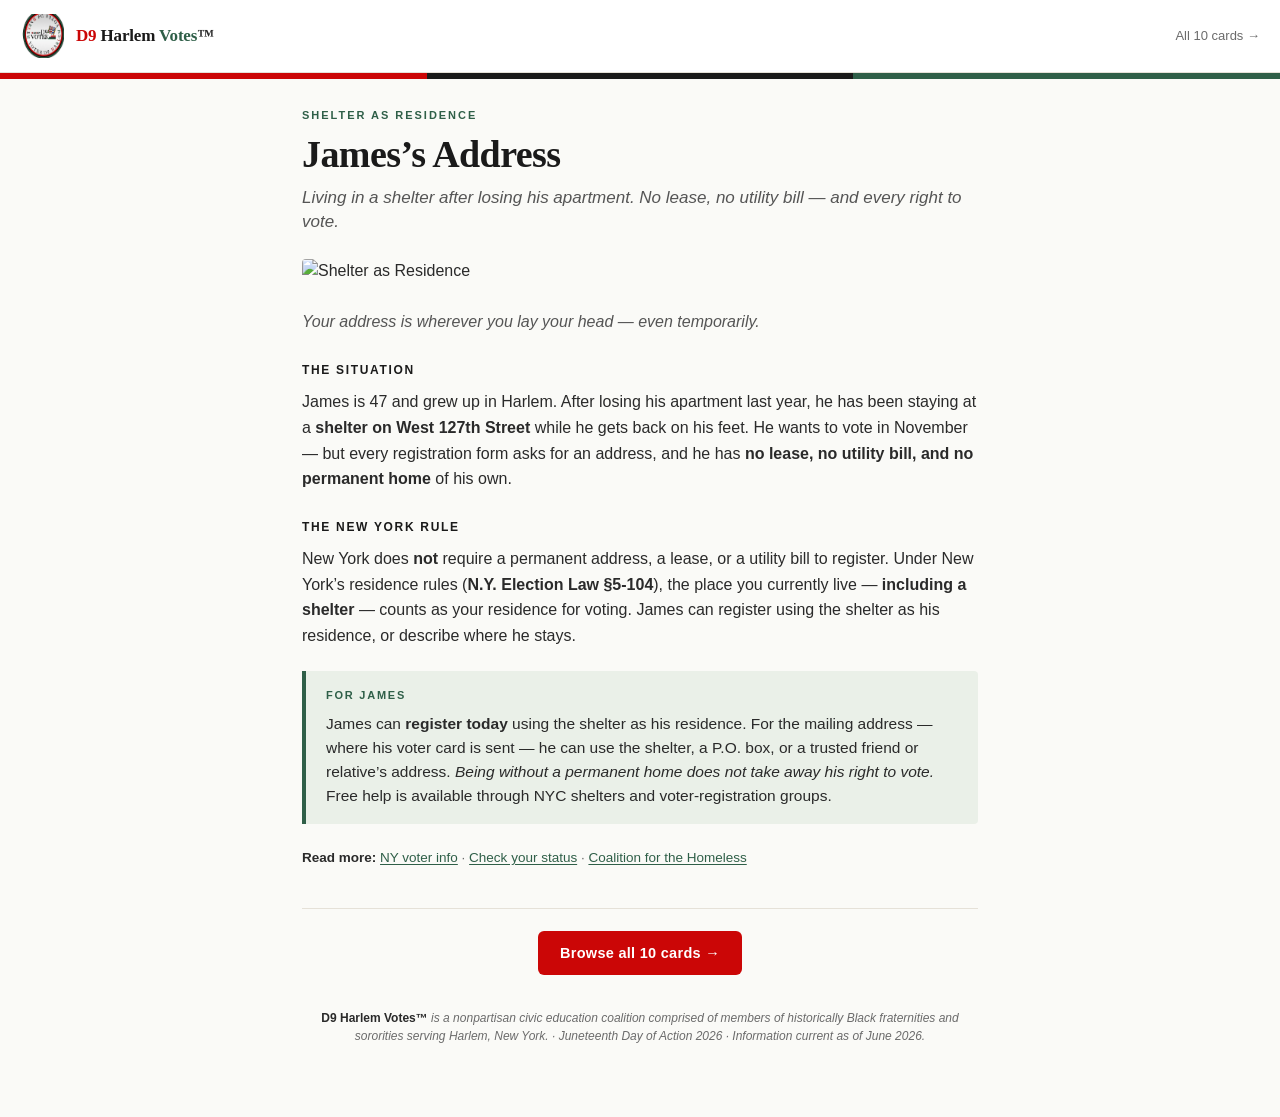
==== card10/index.html @ 73109305 "Add files via upload" ====
<!doctype html>
<html lang="en">
<head>
<meta charset="utf-8">
<meta name="viewport" content="width=device-width,initial-scale=1">
<title>James&rsquo;s Address &mdash; D9 Harlem Votes&trade;</title>
<meta name="description" content="Living in a shelter after losing his apartment. No lease, no utility bill — and every right to vote.">
<link rel="stylesheet" href="../style.css">
<link rel="icon" type="image/png" href="../logo.png">
<script data-goatcounter="https://d9harlemvotes.goatcounter.com/count" async src="//gc.zgo.at/count.js"></script>
</head>
<body>
<div class="topbar">
  <a class="brand" href="/cards/">
    <img src="../logo.png" alt="D9 Harlem Votes logo">
    <span class="wordmark"><span class="d9">D9</span> <span class="h">Harlem</span> <span class="v">Votes</span>&trade;</span>
  </a>
  <a class="back" href="/cards/">All 10 cards &rarr;</a>
</div>
<div class="stripe"><div class="s-red"></div><div class="s-black"></div><div class="s-green"></div></div>
<div class="container">
  <div class="topic-label">Shelter as Residence</div>
  <h1 class="card-name">James&rsquo;s Address</h1>
  <p class="tagline">Living in a shelter after losing his apartment. No lease, no utility bill &mdash; and every right to vote.</p>
  <img class="card-photo" src="../photos/card10-shelter.jpg" alt="Shelter as Residence">
  <p class="subtitle">Your address is wherever you lay your head &mdash; even temporarily.</p>

  <h2 class="section-label">THE SITUATION</h2>
  <p class="section-body">James is 47 and grew up in Harlem. After losing his apartment last year, he has been staying at a <strong>shelter on West 127th Street</strong> while he gets back on his feet. He wants to vote in November &mdash; but every registration form asks for an address, and he has <strong>no lease, no utility bill, and no permanent home</strong> of his own.</p>

  <h2 class="section-label">THE NEW YORK RULE</h2>
  <p class="section-body">New York does <strong>not</strong> require a permanent address, a lease, or a utility bill to register. Under New York&rsquo;s residence rules (<strong>N.Y. Election Law &sect;5-104</strong>), the place you currently live &mdash; <strong>including a shelter</strong> &mdash; counts as your residence for voting. James can register using the shelter as his residence, or describe where he stays.</p>

  <div class="action-box">
    <div class="action-label">FOR JAMES</div>
    <div class="action-body">James can <strong>register today</strong> using the shelter as his residence. For the mailing address &mdash; where his voter card is sent &mdash; he can use the shelter, a P.O. box, or a trusted friend or relative&rsquo;s address. <em>Being without a permanent home does not take away his right to vote.</em> Free help is available through NYC shelters and voter-registration groups.</div>
  </div>

  <p class="read-more"><strong>Read more:</strong> <a href="https://www.voting.nyc/" target="_blank" rel="noopener">NY voter info</a> &middot; <a href="https://voterlookup.elections.ny.gov/" target="_blank" rel="noopener">Check your status</a> &middot; <a href="https://www.coalitionforthehomeless.org/" target="_blank" rel="noopener">Coalition for the Homeless</a></p>

  <div class="foot">
    <a class="browse" href="../">Browse all 10 cards &rarr;</a>
    <p class="meta"><strong>D9 Harlem Votes&trade;</strong> is a nonpartisan civic education coalition comprised of members of historically Black fraternities and sororities serving Harlem, New York. &middot; Juneteenth Day of Action 2026 &middot; Information current as of June 2026.</p>
  </div>
</div>
</body>
</html>
---- style.css ----
/* D9 Harlem Votes Cards — shared stylesheet */
:root {
  --red: #CB0606;
  --black: #1A1A1A;
  --green: #2F5F48;
  --cream: #f5f1e8;
  --rule: #e5e1d8;
  --text: #2a2a2a;
  --muted: #6b6b6b;
}
* { box-sizing: border-box; }
html { -webkit-text-size-adjust: 100%; }
body {
  margin: 0;
  padding: 0;
  font-family: -apple-system, BlinkMacSystemFont, "Segoe UI", Roboto, Helvetica, Arial, sans-serif;
  color: var(--text);
  background: #fafaf7;
  line-height: 1.55;
  font-size: 16px;
}

/* Top bar */
.topbar {
  background: #fff;
  border-bottom: 1px solid var(--rule);
  padding: 14px 20px;
  display: flex;
  align-items: center;
  justify-content: space-between;
  gap: 16px;
}
.topbar .brand {
  display: flex;
  align-items: center;
  gap: 12px;
  text-decoration: none;
  color: inherit;
}
.topbar .brand img {
  width: 44px;
  height: 44px;
  display: block;
}
.topbar .brand .wordmark {
  font-family: Georgia, serif;
  font-size: 17px;
  font-weight: 600;
  letter-spacing: -0.01em;
}
.topbar .brand .wordmark .d9 { color: var(--red); }
.topbar .brand .wordmark .h  { color: var(--black); }
.topbar .brand .wordmark .v  { color: var(--green); }
.topbar .back {
  font-size: 13px;
  color: var(--muted);
  text-decoration: none;
  font-weight: 500;
}
.topbar .back:hover { color: var(--red); }

/* Tri-stripe */
.stripe {
  height: 6px;
  display: flex;
}
.stripe .s-red   { flex: 1; background: var(--red); }
.stripe .s-black { flex: 1; background: var(--black); }
.stripe .s-green { flex: 1; background: var(--green); }

/* Page container */
.container {
  max-width: 720px;
  margin: 0 auto;
  padding: 28px 22px 60px;
}

/* Card page */
.topic-label {
  font-size: 11px;
  letter-spacing: 0.18em;
  text-transform: uppercase;
  color: var(--green);
  font-weight: 700;
  margin-bottom: 10px;
}
h1.card-name {
  font-family: Georgia, serif;
  font-size: 38px;
  line-height: 1.1;
  margin: 0 0 10px;
  color: var(--black);
  letter-spacing: -0.015em;
  font-weight: 700;
}
.tagline {
  font-style: italic;
  color: #555;
  font-size: 17px;
  line-height: 1.45;
  margin: 0 0 24px;
}
.card-photo {
  width: 100%;
  height: auto;
  display: block;
  border-radius: 4px;
  margin: 0 0 26px;
}
.subtitle {
  font-style: italic;
  color: #555;
  font-size: 16px;
  margin: 0 0 22px;
}
h2.section-label {
  font-size: 12px;
  letter-spacing: 0.14em;
  text-transform: uppercase;
  color: var(--black);
  font-weight: 700;
  margin: 26px 0 10px;
}
.section-body {
  font-size: 16px;
  line-height: 1.6;
  margin: 0 0 20px;
  color: var(--text);
}
.action-box {
  background: #eaf0e8;
  border-left: 4px solid var(--green);
  padding: 16px 20px;
  border-radius: 0 4px 4px 0;
  margin: 22px 0 24px;
}
.action-box .action-label {
  font-size: 11px;
  letter-spacing: 0.16em;
  text-transform: uppercase;
  color: var(--green);
  font-weight: 700;
  margin-bottom: 8px;
}
.action-box .action-body {
  font-size: 15.5px;
  line-height: 1.55;
  color: var(--text);
}
.action-box .action-body em { font-style: italic; }
.read-more {
  font-size: 13.5px;
  color: var(--muted);
  margin: 22px 0 0;
  line-height: 1.5;
}
.read-more strong { color: var(--text); }
.read-more a { color: var(--green); text-decoration: underline; text-underline-offset: 2px; }
.read-more a:hover { color: var(--red); }

/* Footer */
.foot {
  margin: 40px 0 0;
  padding-top: 22px;
  border-top: 1px solid var(--rule);
  text-align: center;
}
.foot .browse {
  display: inline-block;
  background: var(--red);
  color: #fff;
  text-decoration: none;
  padding: 11px 22px;
  border-radius: 6px;
  font-weight: 600;
  font-size: 14.5px;
  letter-spacing: 0.02em;
  margin-bottom: 22px;
}
.foot .browse:hover { background: #a30404; }
.foot .meta {
  font-size: 12px;
  color: var(--muted);
  line-height: 1.5;
  font-style: italic;
}
.foot .meta strong { color: var(--text); font-style: normal; }

/* Index (deck landing) */
.deck-header {
  text-align: center;
  margin: 4px 0 28px;
}
.deck-header h1 {
  font-family: Georgia, serif;
  font-size: 32px;
  color: var(--black);
  margin: 0 0 12px;
  font-weight: 700;
  letter-spacing: -0.01em;
}
.deck-header .deck-tagline {
  font-style: italic;
  color: #555;
  font-size: 16px;
  max-width: 540px;
  margin: 0 auto;
  line-height: 1.5;
}
.deck-grid {
  display: grid;
  grid-template-columns: 1fr;
  gap: 18px;
  margin: 28px 0;
}
@media (min-width: 600px) {
  .deck-grid { grid-template-columns: 1fr 1fr; }
}
.deck-tile {
  display: block;
  background: #fff;
  border: 1px solid var(--rule);
  border-radius: 8px;
  overflow: hidden;
  text-decoration: none;
  color: inherit;
  transition: transform 0.15s ease, box-shadow 0.15s ease;
}
.deck-tile:hover {
  transform: translateY(-2px);
  box-shadow: 0 6px 18px rgba(0,0,0,0.08);
}
.deck-tile img {
  width: 100%;
  height: 180px;
  object-fit: cover;
  display: block;
}
.deck-tile .tile-body {
  padding: 14px 16px 18px;
}
.deck-tile .tile-topic {
  font-size: 10px;
  letter-spacing: 0.14em;
  text-transform: uppercase;
  color: var(--green);
  font-weight: 700;
  margin-bottom: 6px;
}
.deck-tile .tile-name {
  font-family: Georgia, serif;
  font-size: 20px;
  font-weight: 600;
  color: var(--black);
  margin: 0 0 6px;
  letter-spacing: -0.01em;
}
.deck-tile .tile-tag {
  font-size: 13px;
  color: #555;
  font-style: italic;
  line-height: 1.45;
  margin: 0;
}

/* Mobile tweaks */
@media (max-width: 480px) {
  h1.card-name { font-size: 30px; }
  .tagline { font-size: 16px; }
  .container { padding: 22px 18px 50px; }
  .topbar { padding: 12px 16px; }
  .topbar .brand img { width: 38px; height: 38px; }
  .topbar .brand .wordmark { font-size: 15px; }
  .deck-header h1 { font-size: 26px; }
  .deck-header .deck-tagline { font-size: 15px; }
  .deck-tile .tile-tag { font-size: 13px; }
}
@media (max-width: 380px) {
  .deck-header h1 { font-size: 23px; }
  .topbar .back { display: none; }
}
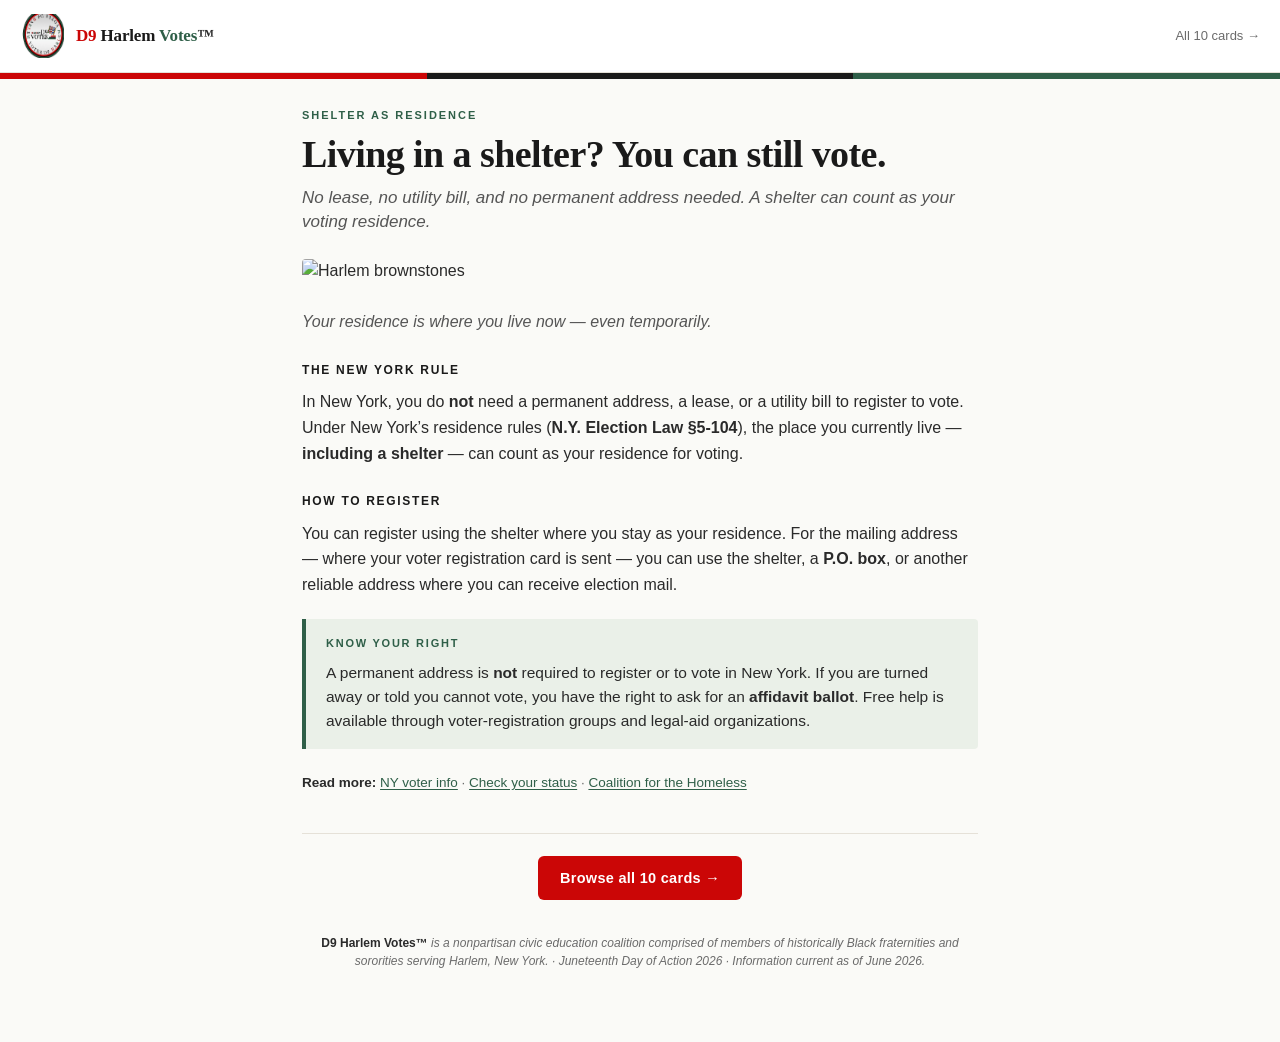
==== commit 9774c762: "Update index.html" ====
--- a/card10/index.html
+++ b/card10/index.html
@@ -3,8 +3,8 @@
 <head>
 <meta charset="utf-8">
 <meta name="viewport" content="width=device-width,initial-scale=1">
-<title>James&rsquo;s Address &mdash; D9 Harlem Votes&trade;</title>
-<meta name="description" content="Living in a shelter after losing his apartment. No lease, no utility bill — and every right to vote.">
+<title>Shelter as Residence &mdash; D9 Harlem Votes&trade;</title>
+<meta name="description" content="In New York, you do not need a permanent address, lease, or utility bill to register to vote. A shelter can count as your voting residence.">
 <link rel="stylesheet" href="../style.css">
 <link rel="icon" type="image/png" href="../logo.png">
 <script data-goatcounter="https://d9harlemvotes.goatcounter.com/count" async src="//gc.zgo.at/count.js"></script>
@@ -20,20 +20,20 @@
 <div class="stripe"><div class="s-red"></div><div class="s-black"></div><div class="s-green"></div></div>
 <div class="container">
   <div class="topic-label">Shelter as Residence</div>
-  <h1 class="card-name">James&rsquo;s Address</h1>
-  <p class="tagline">Living in a shelter after losing his apartment. No lease, no utility bill &mdash; and every right to vote.</p>
-  <img class="card-photo" src="../photos/card10-shelter.jpg" alt="Shelter as Residence">
-  <p class="subtitle">Your address is wherever you lay your head &mdash; even temporarily.</p>
-
-  <h2 class="section-label">THE SITUATION</h2>
-  <p class="section-body">James is 47 and grew up in Harlem. After losing his apartment last year, he has been staying at a <strong>shelter on West 127th Street</strong> while he gets back on his feet. He wants to vote in November &mdash; but every registration form asks for an address, and he has <strong>no lease, no utility bill, and no permanent home</strong> of his own.</p>
+  <h1 class="card-name">Living in a shelter? You can still vote.</h1>
+  <p class="tagline">No lease, no utility bill, and no permanent address needed. A shelter can count as your voting residence.</p>
+  <img class="card-photo" src="../photos/card10-shelter.jpg" alt="Harlem brownstones">
+  <p class="subtitle">Your residence is where you live now &mdash; even temporarily.</p>
 
   <h2 class="section-label">THE NEW YORK RULE</h2>
-  <p class="section-body">New York does <strong>not</strong> require a permanent address, a lease, or a utility bill to register. Under New York&rsquo;s residence rules (<strong>N.Y. Election Law &sect;5-104</strong>), the place you currently live &mdash; <strong>including a shelter</strong> &mdash; counts as your residence for voting. James can register using the shelter as his residence, or describe where he stays.</p>
+  <p class="section-body">In New York, you do <strong>not</strong> need a permanent address, a lease, or a utility bill to register to vote. Under New York&rsquo;s residence rules (<strong>N.Y. Election Law &sect;5-104</strong>), the place you currently live &mdash; <strong>including a shelter</strong> &mdash; can count as your residence for voting.</p>
+
+  <h2 class="section-label">HOW TO REGISTER</h2>
+  <p class="section-body">You can register using the shelter where you stay as your residence. For the mailing address &mdash; where your voter registration card is sent &mdash; you can use the shelter, a <strong>P.O. box</strong>, or another reliable address where you can receive election mail.</p>
 
   <div class="action-box">
-    <div class="action-label">FOR JAMES</div>
-    <div class="action-body">James can <strong>register today</strong> using the shelter as his residence. For the mailing address &mdash; where his voter card is sent &mdash; he can use the shelter, a P.O. box, or a trusted friend or relative&rsquo;s address. <em>Being without a permanent home does not take away his right to vote.</em> Free help is available through NYC shelters and voter-registration groups.</div>
+    <div class="action-label">KNOW YOUR RIGHT</div>
+    <div class="action-body">A permanent address is <strong>not</strong> required to register or to vote in New York. If you are turned away or told you cannot vote, you have the right to ask for an <strong>affidavit ballot</strong>. Free help is available through voter-registration groups and legal-aid organizations.</div>
   </div>
 
   <p class="read-more"><strong>Read more:</strong> <a href="https://www.voting.nyc/" target="_blank" rel="noopener">NY voter info</a> &middot; <a href="https://voterlookup.elections.ny.gov/" target="_blank" rel="noopener">Check your status</a> &middot; <a href="https://www.coalitionforthehomeless.org/" target="_blank" rel="noopener">Coalition for the Homeless</a></p>
